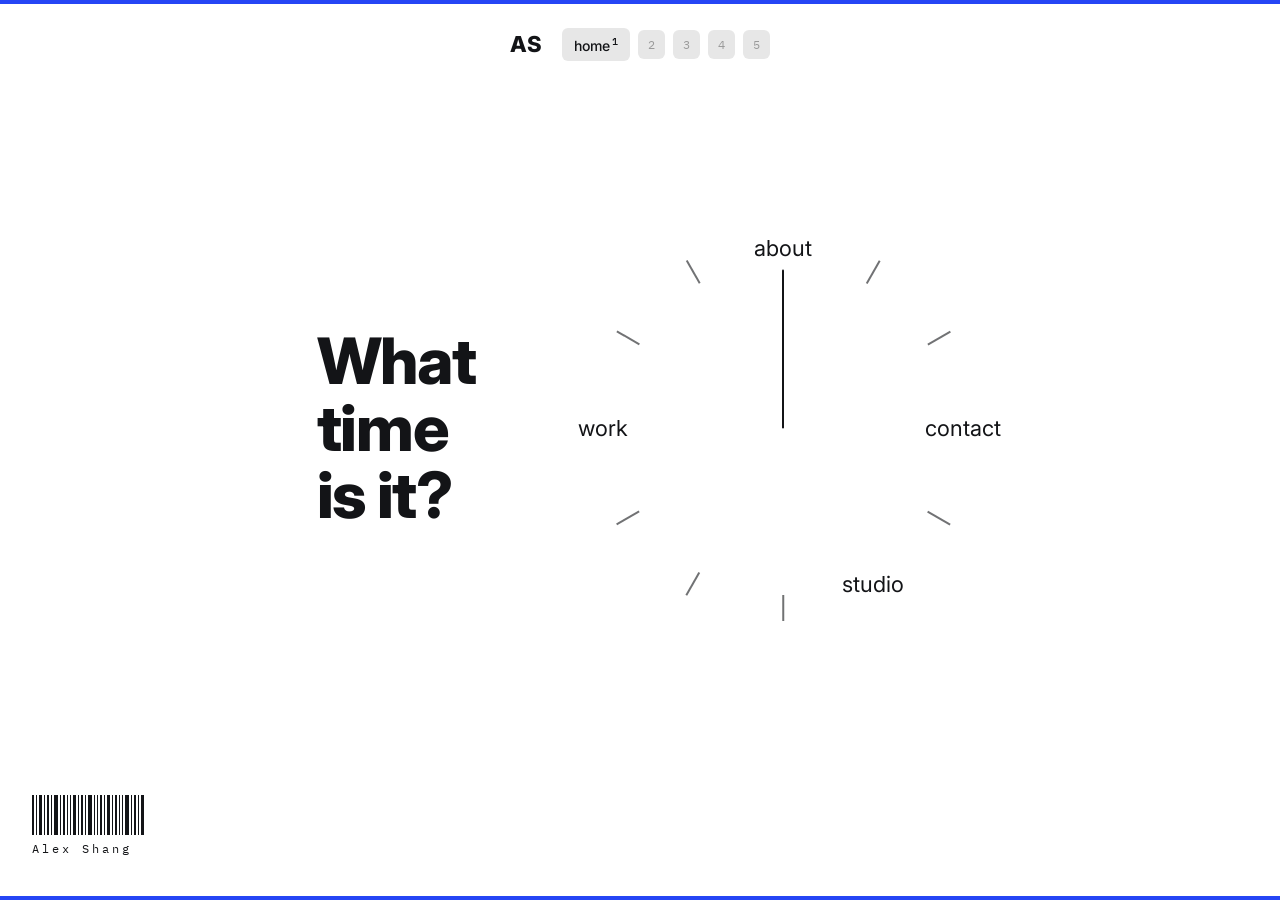
==== index.html @ 9e5c9fe6 "initial commit" ====
<!DOCTYPE html>
<html lang="en">
<head>
<meta charset="UTF-8" />
<meta name="viewport" content="width=device-width, initial-scale=1.0" />
<title>Alex Shang</title>
<link rel="preconnect" href="https://fonts.googleapis.com">
<link rel="preconnect" href="https://fonts.gstatic.com" crossorigin>
<link href="https://fonts.googleapis.com/css2?family=Inter:wght@400;500;600;700&family=IBM+Plex+Mono:wght@400;500&display=swap" rel="stylesheet">
<link rel="stylesheet" href="style.css">
</head>
<body>

<header class="top">
  <span class="logo">AS</span>
  <nav class="tabs">
    <a href="#" class="tab tab--active">home<sup>1</sup></a>
    <span class="tab-sep" aria-hidden="true"></span>
    <span class="tab tab--ghost">2</span>
    <span class="tab-sep" aria-hidden="true"></span>
    <span class="tab tab--ghost">3</span>
    <span class="tab-sep" aria-hidden="true"></span>
    <span class="tab tab--ghost">4</span>
    <span class="tab-sep" aria-hidden="true"></span>
    <span class="tab tab--ghost">5</span>
  </nav>
</header>

<main class="stage">
  <h1 class="headline">What<br>time<br>is it?</h1>

  <div class="clock" id="clock">

    <a href="about.html" class="clock__label clock__label--n">about</a>
    <a href="index.html#work" class="clock__label clock__label--w">work</a>
    <a href="contact.html" class="clock__label clock__label--e">contact</a>
    <a href="sketchbook.html" class="clock__label clock__label--h5">studio</a>

    <span class="clock__tick clock__tick--h1"></span>
    <span class="clock__tick clock__tick--h2"></span>
    <span class="clock__tick clock__tick--h4"></span>
    <span class="clock__tick clock__tick--h6"></span>
    <span class="clock__tick clock__tick--h7"></span>
    <span class="clock__tick clock__tick--h8"></span>
    <span class="clock__tick clock__tick--h10"></span>
    <span class="clock__tick clock__tick--h11"></span>

    <div class="hand hand--hour" id="hand-hour"></div>
    <div class="hand hand--minute" id="hand-minute"></div>
  </div>
</main>

<footer class="bottom">
  <svg class="barcode" viewBox="0 0 180 40" aria-hidden="true">
    <rect x="0" y="0" width="2" height="40" fill="#131417"/>
    <rect x="4" y="0" width="1" height="40" fill="#131417"/>
    <rect x="7" y="0" width="3" height="40" fill="#131417"/>
    <rect x="12" y="0" width="1" height="40" fill="#131417"/>
    <rect x="15" y="0" width="2" height="40" fill="#131417"/>
    <rect x="19" y="0" width="1" height="40" fill="#131417"/>
    <rect x="22" y="0" width="4" height="40" fill="#131417"/>
    <rect x="28" y="0" width="1" height="40" fill="#131417"/>
    <rect x="31" y="0" width="2" height="40" fill="#131417"/>
    <rect x="35" y="0" width="1" height="40" fill="#131417"/>
    <rect x="38" y="0" width="1" height="40" fill="#131417"/>
    <rect x="41" y="0" width="3" height="40" fill="#131417"/>
    <rect x="46" y="0" width="1" height="40" fill="#131417"/>
    <rect x="49" y="0" width="2" height="40" fill="#131417"/>
    <rect x="53" y="0" width="1" height="40" fill="#131417"/>
    <rect x="56" y="0" width="4" height="40" fill="#131417"/>
    <rect x="62" y="0" width="1" height="40" fill="#131417"/>
    <rect x="65" y="0" width="1" height="40" fill="#131417"/>
    <rect x="68" y="0" width="2" height="40" fill="#131417"/>
    <rect x="72" y="0" width="1" height="40" fill="#131417"/>
    <rect x="75" y="0" width="3" height="40" fill="#131417"/>
    <rect x="80" y="0" width="1" height="40" fill="#131417"/>
    <rect x="83" y="0" width="2" height="40" fill="#131417"/>
    <rect x="87" y="0" width="1" height="40" fill="#131417"/>
    <rect x="90" y="0" width="1" height="40" fill="#131417"/>
    <rect x="93" y="0" width="4" height="40" fill="#131417"/>
    <rect x="99" y="0" width="1" height="40" fill="#131417"/>
    <rect x="102" y="0" width="2" height="40" fill="#131417"/>
    <rect x="106" y="0" width="1" height="40" fill="#131417"/>
    <rect x="109" y="0" width="3" height="40" fill="#131417"/>
  </svg>
  <span class="signature">Alex Shang</span>
</footer>

<script src="index.js"></script>
</body>
</html>
---- style.css ----
:root {
  --ink: #131417;
  --paper: #FFFFFF;
  --line: #131417;
  --frame: #2545F5;
  --ghost-bg: #E7E7E7;
}

* { box-sizing: border-box; }

html, body {
  margin: 0;
  height: 100%;
}

body {
  background: var(--paper);
  color: var(--ink);
  font-family: 'Inter', -apple-system, sans-serif;
  border-top: 4px solid var(--frame);
  border-bottom: 4px solid var(--frame);
  min-height: 100vh;
  display: flex;
  flex-direction: column;
}

/* ============================================================
   TOP BAR
   ============================================================ */
.top {
  display: flex;
  align-items: center;
  justify-content: center;
  gap: 20px;
  padding: 24px 32px;
}

.logo {
  font-weight: 800;
  font-size: 22px;
  letter-spacing: -0.01em;
}

.tabs {
  display: flex;
  gap: 4px;
  align-items: center;
}

.tab {
  font-family: 'Inter', sans-serif;
  font-size: 14px;
  text-decoration: none;
  color: var(--ink);
  border-radius: 6px;
  padding: 7px 12px;
}

.tab--active {
  background: var(--ghost-bg);
  font-weight: 500;
}
.tab--active sup {
  font-family: 'IBM Plex Mono', monospace;
  font-size: 10px;
  margin-left: 2px;
}

.tab--ghost {
  background: var(--ghost-bg);
  color: #9A9A9A;
  font-family: 'IBM Plex Mono', monospace;
  font-size: 12px;
  padding: 7px 10px;
}

tab--ghost-link {
  background: var(--ghost-bg);
  color: #9A9A9A;
  font-family: 'IBM Plex Mono', monospace;
  font-size: 12px;
  padding: 7px 10px;
  text-decoration: none;
  border-radius: 6px;
  transition: color 0.15s;
}
.tab--ghost-link:hover { color: var(--ink); }

.tab-sep {
  display: flex;
  align-items: center;
  gap: 4px;
}

/* ============================================================
   CLOCK STAGE
   ============================================================ */
.stage {
  flex: 1;
  display: flex;
  align-items: center;
  justify-content: center;
  gap: 10vw;
  flex-wrap: wrap;
  padding: 40px 20px;
}

.headline {
  font-family: 'Inter', sans-serif;
  font-weight: 800;
  font-size: clamp(2.2rem, 5vw, 4rem);
  line-height: 1.05;
  letter-spacing: -0.02em;
  margin: 0;
}

@media (max-width: 700px) {
  .headline { text-align: center; }
}


/* headline-wrap: used on pages where the default headline crossfades
   into a hover-triggered blurb (see about.html / about.js) */
   .headline-wrap {
    position: relative;
    min-height: 300px;
    min-width: 500px;
  }
  .headline-wrap .headline,
  .headline-hover {
    transition: opacity 0.2s ease;
  }
  .headline-hover {
    position: absolute;
    inset: 0;
    opacity: 0;
    pointer-events: none;
  }
  .headline-wrap.is-hover .headline { opacity: 0; }
  .headline-wrap.is-hover .headline-hover { opacity: 1; }
   
  .time-big {
    font-family: 'Inter', sans-serif;
    font-weight: 800;
    font-size: clamp(2.4rem, 5.5vw, 4rem);
    letter-spacing: -0.02em;
    line-height: 1;
    margin-bottom: 16px;
  }
  .bio {
    font-weight: 700;
    font-size: 15px;
    line-height: 1.5;
    margin: 0 0 16px;
  }
  .tags {
    display: flex;
    flex-wrap: wrap;
    gap: 8px;
  }
  .tag {
    background: var(--ghost-bg);
    border-radius: 6px;
    padding: 6px 10px;
    font-size: 12px;
    font-family: 'IBM Plex Mono', monospace;
    color: #555;
  }
   
  @media (max-width: 700px) {
    .headline-wrap { text-align: center; max-width: none; }
    .tags { justify-content: center; }
  }
   
  .clock {
    position: relative;
    width: clamp(260px, 34vw, 360px);
    height: clamp(260px, 34vw, 360px);
  }
   
  .clock__label {
    position: absolute;
    transform: translate(-50%, -50%);
    font-size: clamp(18px, 2.4vw, 22px);
    color: var(--ink);
    text-decoration: none;
    font-weight: 400;
    transition: opacity 0.15s;
  }
  .clock__label:hover { opacity: 0.5; }
   
  /* reset for labels that are <button> elements (interactive hover
     triggers, not navigation links — see about.html) */
  button.clock__label {
    background: none;
    border: none;
    padding: 0;
    font: inherit;
    cursor: pointer;
  }
  .clock__label:focus-visible {
    outline: 2px solid var(--frame);
    outline-offset: 6px;
    border-radius: 4px;
  }
   
  .clock__label--n { left: 50%; top: 0%; }
  .clock__label--e { left: 100%; top: 50%; }
  .clock__label--s { left: 50%; top: 100%; }
  .clock__label--w { left: 0%; top: 50%; }
  .clock__label--h2  { left: 93.3%; top: 25%; }
  .clock__label--h5  { left: 75%;   top: 93.3%; }
  .clock__label--h8  { left: 6.7%;  top: 75%; }
  .clock__label--h10 { left: 6.7%;  top: 25%; }
  .clock__label--h12 { left: 50%;   top: 0%; }
   
  .clock__tick {
    position: absolute;
    width: 1.5px;
    height: 26px;
    background: var(--line);
    opacity: 0.6;
    transform: translate(-50%, -50%);
  }
  .clock__tick--h1  { left: 75%;    top: 6.7%;  transform: translate(-50%, -50%) rotate(30deg); }
  .clock__tick--h2  { left: 93.3%;  top: 25%;   transform: translate(-50%, -50%) rotate(60deg); }
  .clock__tick--h3  { left: 100%;   top: 50%;   transform: translate(-50%, -50%) rotate(90deg); }
  .clock__tick--h4  { left: 93.3%;  top: 75%;   transform: translate(-50%, -50%) rotate(120deg); }
  .clock__tick--h6  { left: 50%;    top: 100%;  transform: translate(-50%, -50%) rotate(0deg); }
  .clock__tick--h7  { left: 25%;    top: 93.3%; transform: translate(-50%, -50%) rotate(210deg); }
  .clock__tick--h8  { left: 6.7%;   top: 75%;   transform: translate(-50%, -50%) rotate(240deg); }
  .clock__tick--h9  { left: 0%;     top: 50%;   transform: translate(-50%, -50%) rotate(90deg); }
  .clock__tick--h10 { left: 6.7%;   top: 25%;   transform: translate(-50%, -50%) rotate(300deg); }
  .clock__tick--h11 { left: 25%;    top: 6.7%;  transform: translate(-50%, -50%) rotate(330deg); }
   
  /* ============================================================
     HANDS
     pivot sits at the container center; each hand's own bottom
     edge is pinned there and it extends upward, so rotate(0deg)
     points north — matches the angle math in index.js
     ============================================================ */
  .hand {
    position: absolute;
    left: 50%;
    top: 50%;
    width: 2px;
    background: var(--ink);
    transform-origin: 50% 100%;
    border-radius: 2px;
  }
  .hand--hour { height: 26%; }
  .hand--minute { height: 44%; }
   
  /* ============================================================
     BOTTOM BAR
     ============================================================ */
  .bottom {
    display: flex;
    flex-direction: column;
    align-items: flex-start;
    gap: 6px;
    padding: 24px 32px 40px;
  }
   
  .barcode {
    width: 180px;
    height: 40px;
  }
   
  .signature {
    font-family: 'IBM Plex Mono', monospace;
    font-size: 12px;
    letter-spacing: 0.25em;
    color: var(--ink);
  }
   
  @media (max-width: 560px) {
    .clock__label { font-size: 16px; }
    .top { padding: 18px 20px; }
    .bottom { padding: 18px 20px 28px; }
  }
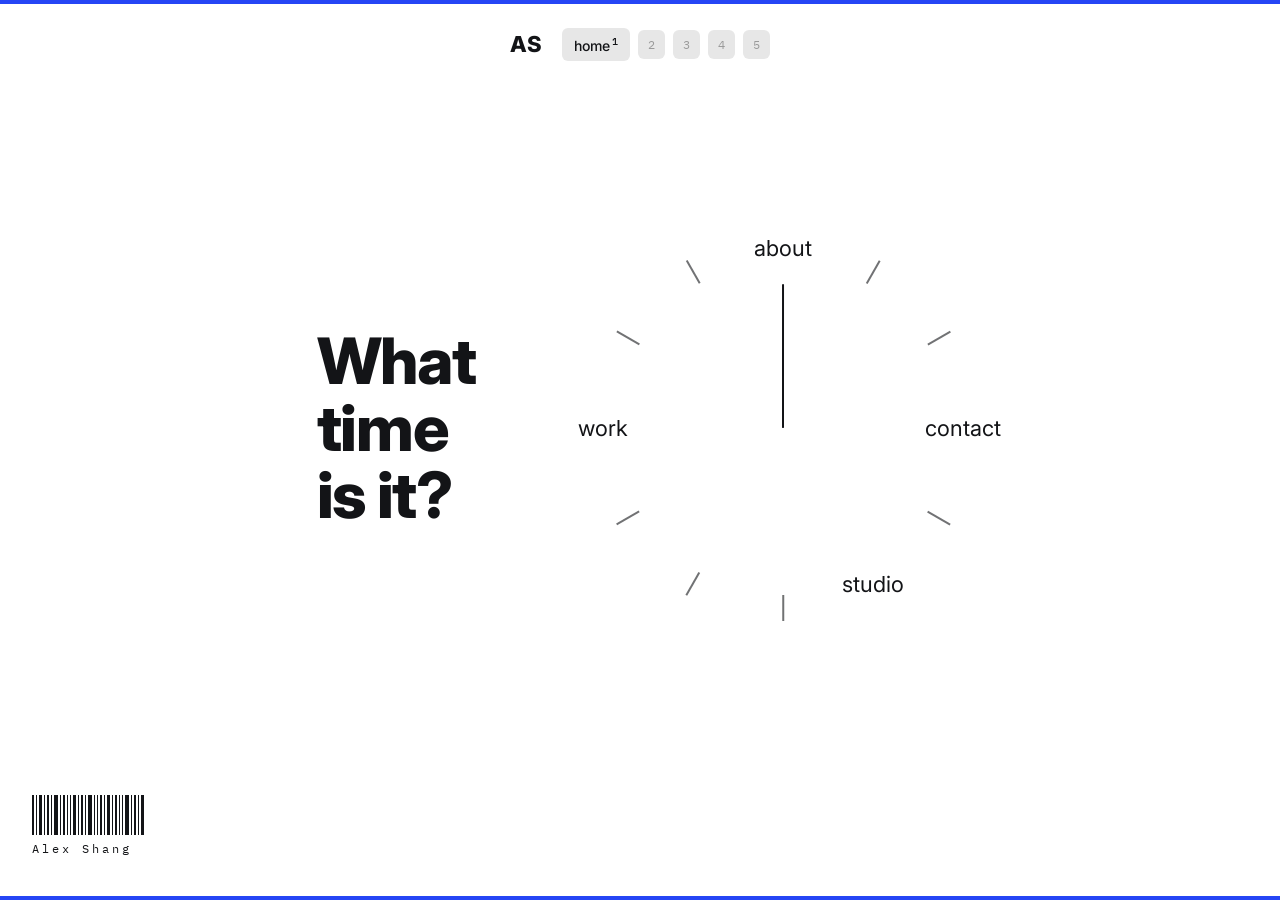
==== commit c3d1991c: "navbar" ====
--- a/index.html
+++ b/index.html
@@ -3,7 +3,7 @@
 <head>
 <meta charset="UTF-8" />
 <meta name="viewport" content="width=device-width, initial-scale=1.0" />
-<title>Alex Shang</title>
+<title>Alex Shang — Prototype</title>
 <link rel="preconnect" href="https://fonts.googleapis.com">
 <link rel="preconnect" href="https://fonts.gstatic.com" crossorigin>
 <link href="https://fonts.googleapis.com/css2?family=Inter:wght@400;500;600;700&family=IBM+Plex+Mono:wght@400;500&display=swap" rel="stylesheet">
@@ -14,15 +14,15 @@
 <header class="top">
   <span class="logo">AS</span>
   <nav class="tabs">
-    <a href="#" class="tab tab--active">home<sup>1</sup></a>
+    <a href="index.html" class="tab tab--active">home<sup>1</sup></a>
     <span class="tab-sep" aria-hidden="true"></span>
-    <span class="tab tab--ghost">2</span>
+    <a href="about.html" class="tab tab--ghost"><span class="tab__num">2</span><span class="tab__label">about</span></a>
     <span class="tab-sep" aria-hidden="true"></span>
-    <span class="tab tab--ghost">3</span>
+    <a href="work.html" class="tab tab--ghost"><span class="tab__num">3</span><span class="tab__label">work</span></a>
     <span class="tab-sep" aria-hidden="true"></span>
-    <span class="tab tab--ghost">4</span>
+    <a href="contact.html" class="tab tab--ghost"><span class="tab__num">4</span><span class="tab__label">contact</span></a>
     <span class="tab-sep" aria-hidden="true"></span>
-    <span class="tab tab--ghost">5</span>
+    <a href="studio.html" class="tab tab--ghost"><span class="tab__num">5</span><span class="tab__label">studio</span></a>
   </nav>
 </header>
 
@@ -32,9 +32,9 @@
   <div class="clock" id="clock">
 
     <a href="about.html" class="clock__label clock__label--n">about</a>
-    <a href="index.html#work" class="clock__label clock__label--w">work</a>
+    <a href="work.html" class="clock__label clock__label--w">work</a>
     <a href="contact.html" class="clock__label clock__label--e">contact</a>
-    <a href="sketchbook.html" class="clock__label clock__label--h5">studio</a>
+    <a href="studio.html" class="clock__label clock__label--h5">studio</a>
 
     <span class="clock__tick clock__tick--h1"></span>
     <span class="clock__tick clock__tick--h2"></span>
--- a/style.css
+++ b/style.css
@@ -22,6 +22,7 @@
   min-height: 100vh;
   display: flex;
   flex-direction: column;
+  transition: background-color 0.4s ease;
 }
 
 /* ============================================================
@@ -66,25 +67,54 @@
   margin-left: 2px;
 }
 
+/* Ghost nav tabs — used for every page you're NOT currently on.
+   They expand on hover/focus to reveal the destination page name
+   (see .tab__num / .tab__label below). One shared rule now covers
+   every ghost tab on every page, whether it's a plain number-only
+   pill or the "1" link back to home — no more separate
+   .tab--ghost-link variant needed. */
 .tab--ghost {
+  display: inline-flex;
+  align-items: center;
   background: var(--ghost-bg);
   color: #9A9A9A;
   font-family: 'IBM Plex Mono', monospace;
   font-size: 12px;
   padding: 7px 10px;
-}
-
-tab--ghost-link {
-  background: var(--ghost-bg);
-  color: #9A9A9A;
-  font-family: 'IBM Plex Mono', monospace;
-  font-size: 12px;
-  padding: 7px 10px;
+  border-radius: 6px;
   text-decoration: none;
-  border-radius: 6px;
+  overflow: hidden;
+  white-space: nowrap;
+  cursor: pointer;
   transition: color 0.15s;
 }
-.tab--ghost-link:hover { color: var(--ink); }
+.tab--ghost:hover,
+.tab--ghost:focus-visible {
+  color: var(--ink);
+}
+.tab--ghost:focus-visible {
+  outline: 2px solid var(--frame);
+  outline-offset: 2px;
+}
+
+.tab__num {
+  font-family: 'IBM Plex Mono', monospace;
+}
+.tab__label {
+  display: inline-block;
+  max-width: 0;
+  margin-left: 0;
+  opacity: 0;
+  overflow: hidden;
+  font-family: 'Inter', sans-serif;
+  transition: max-width 0.25s ease, opacity 0.2s ease, margin-left 0.25s ease;
+}
+.tab--ghost:hover .tab__label,
+.tab--ghost:focus-visible .tab__label {
+  max-width: 90px;
+  margin-left: 6px;
+  opacity: 1;
+}
 
 .tab-sep {
   display: flex;
@@ -118,164 +148,168 @@
   .headline { text-align: center; }
 }
 
-
 /* headline-wrap: used on pages where the default headline crossfades
-   into a hover-triggered blurb (see about.html / about.js) */
-   .headline-wrap {
-    position: relative;
-    min-height: 300px;
-    min-width: 500px;
-  }
-  .headline-wrap .headline,
-  .headline-hover {
-    transition: opacity 0.2s ease;
-  }
-  .headline-hover {
-    position: absolute;
-    inset: 0;
-    opacity: 0;
-    pointer-events: none;
-  }
-  .headline-wrap.is-hover .headline { opacity: 0; }
-  .headline-wrap.is-hover .headline-hover { opacity: 1; }
-   
-  .time-big {
-    font-family: 'Inter', sans-serif;
-    font-weight: 800;
-    font-size: clamp(2.4rem, 5.5vw, 4rem);
-    letter-spacing: -0.02em;
-    line-height: 1;
-    margin-bottom: 16px;
-  }
-  .bio {
-    font-weight: 700;
-    font-size: 15px;
-    line-height: 1.5;
-    margin: 0 0 16px;
-  }
-  .tags {
-    display: flex;
-    flex-wrap: wrap;
-    gap: 8px;
-  }
-  .tag {
-    background: var(--ghost-bg);
-    border-radius: 6px;
-    padding: 6px 10px;
-    font-size: 12px;
-    font-family: 'IBM Plex Mono', monospace;
-    color: #555;
-  }
-   
-  @media (max-width: 700px) {
-    .headline-wrap { text-align: center; max-width: none; }
-    .tags { justify-content: center; }
-  }
-   
-  .clock {
-    position: relative;
-    width: clamp(260px, 34vw, 360px);
-    height: clamp(260px, 34vw, 360px);
-  }
-   
-  .clock__label {
-    position: absolute;
-    transform: translate(-50%, -50%);
-    font-size: clamp(18px, 2.4vw, 22px);
-    color: var(--ink);
-    text-decoration: none;
-    font-weight: 400;
-    transition: opacity 0.15s;
-  }
-  .clock__label:hover { opacity: 0.5; }
-   
-  /* reset for labels that are <button> elements (interactive hover
-     triggers, not navigation links — see about.html) */
-  button.clock__label {
-    background: none;
-    border: none;
-    padding: 0;
-    font: inherit;
-    cursor: pointer;
-  }
-  .clock__label:focus-visible {
-    outline: 2px solid var(--frame);
-    outline-offset: 6px;
-    border-radius: 4px;
-  }
-   
-  .clock__label--n { left: 50%; top: 0%; }
-  .clock__label--e { left: 100%; top: 50%; }
-  .clock__label--s { left: 50%; top: 100%; }
-  .clock__label--w { left: 0%; top: 50%; }
-  .clock__label--h2  { left: 93.3%; top: 25%; }
-  .clock__label--h5  { left: 75%;   top: 93.3%; }
-  .clock__label--h8  { left: 6.7%;  top: 75%; }
-  .clock__label--h10 { left: 6.7%;  top: 25%; }
-  .clock__label--h12 { left: 50%;   top: 0%; }
-   
-  .clock__tick {
-    position: absolute;
-    width: 1.5px;
-    height: 26px;
-    background: var(--line);
-    opacity: 0.6;
-    transform: translate(-50%, -50%);
-  }
-  .clock__tick--h1  { left: 75%;    top: 6.7%;  transform: translate(-50%, -50%) rotate(30deg); }
-  .clock__tick--h2  { left: 93.3%;  top: 25%;   transform: translate(-50%, -50%) rotate(60deg); }
-  .clock__tick--h3  { left: 100%;   top: 50%;   transform: translate(-50%, -50%) rotate(90deg); }
-  .clock__tick--h4  { left: 93.3%;  top: 75%;   transform: translate(-50%, -50%) rotate(120deg); }
-  .clock__tick--h6  { left: 50%;    top: 100%;  transform: translate(-50%, -50%) rotate(0deg); }
-  .clock__tick--h7  { left: 25%;    top: 93.3%; transform: translate(-50%, -50%) rotate(210deg); }
-  .clock__tick--h8  { left: 6.7%;   top: 75%;   transform: translate(-50%, -50%) rotate(240deg); }
-  .clock__tick--h9  { left: 0%;     top: 50%;   transform: translate(-50%, -50%) rotate(90deg); }
-  .clock__tick--h10 { left: 6.7%;   top: 25%;   transform: translate(-50%, -50%) rotate(300deg); }
-  .clock__tick--h11 { left: 25%;    top: 6.7%;  transform: translate(-50%, -50%) rotate(330deg); }
-   
-  /* ============================================================
-     HANDS
-     pivot sits at the container center; each hand's own bottom
-     edge is pinned there and it extends upward, so rotate(0deg)
-     points north — matches the angle math in index.js
-     ============================================================ */
-  .hand {
-    position: absolute;
-    left: 50%;
-    top: 50%;
-    width: 2px;
-    background: var(--ink);
-    transform-origin: 50% 100%;
-    border-radius: 2px;
-  }
-  .hand--hour { height: 26%; }
-  .hand--minute { height: 44%; }
-   
-  /* ============================================================
-     BOTTOM BAR
-     ============================================================ */
-  .bottom {
-    display: flex;
-    flex-direction: column;
-    align-items: flex-start;
-    gap: 6px;
-    padding: 24px 32px 40px;
-  }
-   
-  .barcode {
-    width: 180px;
-    height: 40px;
-  }
-   
-  .signature {
-    font-family: 'IBM Plex Mono', monospace;
-    font-size: 12px;
-    letter-spacing: 0.25em;
-    color: var(--ink);
-  }
-   
-  @media (max-width: 560px) {
-    .clock__label { font-size: 16px; }
-    .top { padding: 18px 20px; }
-    .bottom { padding: 18px 20px 28px; }
-  }+   into a hover-triggered blurb (see about.html / about.js).
+   Width scales with the viewport (same clamp() approach as .clock
+   below) instead of a fixed px value — a rigid width stayed the same
+   size while the clock shrank on resize, which is what was throwing
+   the "A day in my life" text out of visual balance with the clock
+   as the window narrowed. Scaling both together keeps them paired. */
+.headline-wrap {
+  position: relative;
+  width: clamp(280px, 32vw, 460px);
+  min-height: 260px;
+}
+.headline-wrap .headline,
+.headline-hover {
+  transition: opacity 0.2s ease;
+}
+.headline-hover {
+  position: absolute;
+  inset: 0;
+  opacity: 0;
+  pointer-events: none;
+}
+.headline-wrap.is-hover .headline { opacity: 0; }
+.headline-wrap.is-hover .headline-hover { opacity: 1; }
+
+.time-big {
+  font-family: 'Inter', sans-serif;
+  font-weight: 800;
+  font-size: clamp(2.4rem, 5.5vw, 4rem);
+  letter-spacing: -0.02em;
+  line-height: 1;
+  margin-bottom: 16px;
+}
+.bio {
+  font-weight: 700;
+  font-size: 15px;
+  line-height: 1.5;
+  margin: 0 0 16px;
+}
+.tags {
+  display: flex;
+  flex-wrap: wrap;
+  gap: 8px;
+}
+.tag {
+  background: var(--ghost-bg);
+  border-radius: 6px;
+  padding: 6px 10px;
+  font-size: 12px;
+  font-family: 'IBM Plex Mono', monospace;
+  color: #555;
+}
+
+@media (max-width: 700px) {
+  .headline-wrap { width: 100%; max-width: 460px; text-align: center; }
+  .tags { justify-content: center; }
+}
+
+.clock {
+  position: relative;
+  width: clamp(260px, 34vw, 360px);
+  height: clamp(260px, 34vw, 360px);
+}
+
+.clock__label {
+  position: absolute;
+  transform: translate(-50%, -50%);
+  font-size: clamp(18px, 2.4vw, 22px);
+  color: var(--ink);
+  text-decoration: none;
+  font-weight: 400;
+  transition: opacity 0.15s;
+}
+.clock__label:hover { opacity: 0.5; }
+
+/* reset for labels that are <button> elements (interactive hover
+   triggers, not navigation links — see about.html) */
+button.clock__label {
+  background: none;
+  border: none;
+  padding: 0;
+  font: inherit;
+  cursor: pointer;
+}
+.clock__label:focus-visible {
+  outline: 2px solid var(--frame);
+  outline-offset: 6px;
+  border-radius: 4px;
+}
+
+.clock__label--n { left: 50%; top: 0%; }
+.clock__label--e { left: 100%; top: 50%; }
+.clock__label--s { left: 50%; top: 100%; }
+.clock__label--w { left: 0%; top: 50%; }
+.clock__label--h2  { left: 93.3%; top: 25%; }
+.clock__label--h5  { left: 75%;   top: 93.3%; }
+.clock__label--h8  { left: 6.7%;  top: 75%; }
+.clock__label--h10 { left: 6.7%;  top: 25%; }
+.clock__label--h12 { left: 50%;   top: 0%; }
+
+.clock__tick {
+  position: absolute;
+  width: 1.5px;
+  height: 26px;
+  background: var(--line);
+  opacity: 0.6;
+  transform: translate(-50%, -50%);
+}
+.clock__tick--h1  { left: 75%;    top: 6.7%;  transform: translate(-50%, -50%) rotate(30deg); }
+.clock__tick--h2  { left: 93.3%;  top: 25%;   transform: translate(-50%, -50%) rotate(60deg); }
+.clock__tick--h3  { left: 100%;   top: 50%;   transform: translate(-50%, -50%) rotate(90deg); }
+.clock__tick--h4  { left: 93.3%;  top: 75%;   transform: translate(-50%, -50%) rotate(120deg); }
+.clock__tick--h6  { left: 50%;    top: 100%;  transform: translate(-50%, -50%) rotate(0deg); }
+.clock__tick--h7  { left: 25%;    top: 93.3%; transform: translate(-50%, -50%) rotate(210deg); }
+.clock__tick--h8  { left: 6.7%;   top: 75%;   transform: translate(-50%, -50%) rotate(240deg); }
+.clock__tick--h9  { left: 0%;     top: 50%;   transform: translate(-50%, -50%) rotate(90deg); }
+.clock__tick--h10 { left: 6.7%;   top: 25%;   transform: translate(-50%, -50%) rotate(300deg); }
+.clock__tick--h11 { left: 25%;    top: 6.7%;  transform: translate(-50%, -50%) rotate(330deg); }
+
+/* ============================================================
+   HANDS
+   pivot sits at the container center; each hand's own bottom
+   edge is pinned there and it extends upward, so rotate(0deg)
+   points north — matches the angle math in index.js
+   ============================================================ */
+.hand {
+  position: absolute;
+  left: 50%;
+  top: 50%;
+  width: 2px;
+  background: var(--ink);
+  transform-origin: 50% 100%;
+  border-radius: 2px;
+}
+.hand--hour { height: 22%; }
+.hand--minute { height: 40%; }
+
+/* ============================================================
+   BOTTOM BAR
+   ============================================================ */
+.bottom {
+  display: flex;
+  flex-direction: column;
+  align-items: flex-start;
+  gap: 6px;
+  padding: 24px 32px 40px;
+}
+
+.barcode {
+  width: 180px;
+  height: 40px;
+}
+
+.signature {
+  font-family: 'IBM Plex Mono', monospace;
+  font-size: 12px;
+  letter-spacing: 0.25em;
+  color: var(--ink);
+}
+
+@media (max-width: 560px) {
+  .clock__label { font-size: 16px; }
+  .top { padding: 18px 20px; }
+  .bottom { padding: 18px 20px 28px; }
+}
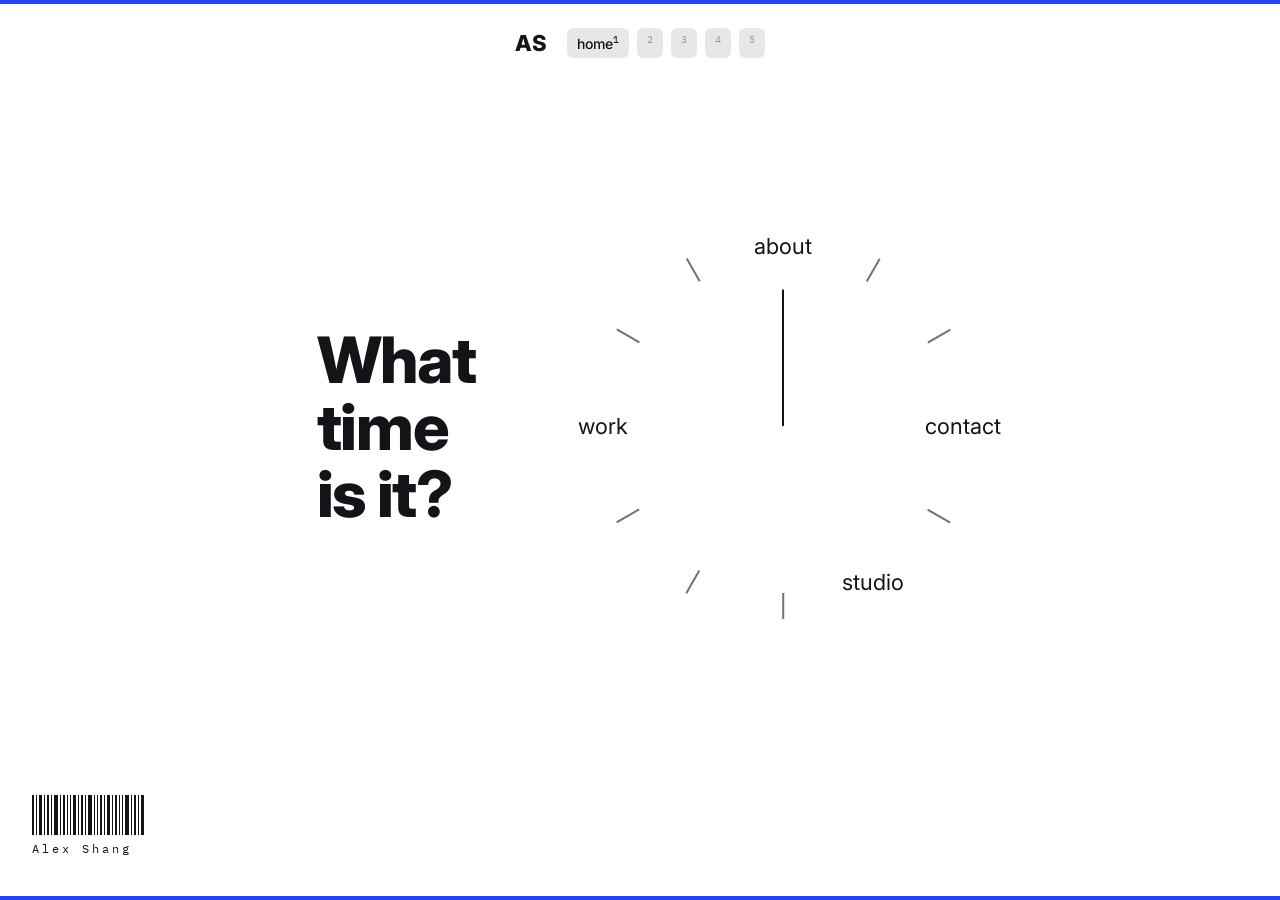
==== commit 22ab82d8: "about sun" ====
--- a/index.html
+++ b/index.html
@@ -14,15 +14,15 @@
 <header class="top">
   <span class="logo">AS</span>
   <nav class="tabs">
-    <a href="index.html" class="tab tab--active">home<sup>1</sup></a>
+    <a href="index.html" class="tab tab--active"><span class="tab__label">home</span><span class="tab__num"><sup>1</sup></span></a>
     <span class="tab-sep" aria-hidden="true"></span>
-    <a href="about.html" class="tab tab--ghost"><span class="tab__num">2</span><span class="tab__label">about</span></a>
+    <a href="about.html" class="tab tab--ghost"><span class="tab__label">about</span><span class="tab__num"><sup>2</sup></span></a>
     <span class="tab-sep" aria-hidden="true"></span>
-    <a href="work.html" class="tab tab--ghost"><span class="tab__num">3</span><span class="tab__label">work</span></a>
+    <a href="work.html" class="tab tab--ghost"><span class="tab__label">work</span><span class="tab__num"><sup>3</sup></span></a>
     <span class="tab-sep" aria-hidden="true"></span>
-    <a href="contact.html" class="tab tab--ghost"><span class="tab__num">4</span><span class="tab__label">contact</span></a>
+    <a href="contact.html" class="tab tab--ghost"><span class="tab__label">contact</span><span class="tab__num"><sup>4</sup></span></a>
     <span class="tab-sep" aria-hidden="true"></span>
-    <a href="studio.html" class="tab tab--ghost"><span class="tab__num">5</span><span class="tab__label">studio</span></a>
+    <a href="studio.html" class="tab tab--ghost"><span class="tab__label">studio</span><span class="tab__num"><sup>5</sup></span></a>
   </nav>
 </header>
 
@@ -87,5 +87,6 @@
 </footer>
 
 <script src="index.js"></script>
+<script src="nav.js"></script>
 </body>
 </html>
--- a/style.css
+++ b/style.css
@@ -1,315 +1,397 @@
-:root {
-  --ink: #131417;
-  --paper: #FFFFFF;
-  --line: #131417;
-  --frame: #2545F5;
-  --ghost-bg: #E7E7E7;
-}
-
-* { box-sizing: border-box; }
-
-html, body {
-  margin: 0;
-  height: 100%;
-}
-
-body {
-  background: var(--paper);
-  color: var(--ink);
-  font-family: 'Inter', -apple-system, sans-serif;
-  border-top: 4px solid var(--frame);
-  border-bottom: 4px solid var(--frame);
-  min-height: 100vh;
-  display: flex;
-  flex-direction: column;
-  transition: background-color 0.4s ease;
-}
-
 /* ============================================================
-   TOP BAR
+   PAGE TRANSITIONS
+   Native cross-document view transitions — crossfades the whole
+   page (navbar included) between navigations. Unsupported browsers
+   just get an instant navigation, same as before.
    ============================================================ */
-.top {
-  display: flex;
-  align-items: center;
-  justify-content: center;
-  gap: 20px;
-  padding: 24px 32px;
-}
-
-.logo {
-  font-weight: 800;
-  font-size: 22px;
-  letter-spacing: -0.01em;
-}
-
-.tabs {
-  display: flex;
-  gap: 4px;
-  align-items: center;
-}
-
-.tab {
-  font-family: 'Inter', sans-serif;
-  font-size: 14px;
-  text-decoration: none;
-  color: var(--ink);
-  border-radius: 6px;
-  padding: 7px 12px;
-}
-
-.tab--active {
-  background: var(--ghost-bg);
-  font-weight: 500;
-}
-.tab--active sup {
-  font-family: 'IBM Plex Mono', monospace;
-  font-size: 10px;
-  margin-left: 2px;
-}
-
-/* Ghost nav tabs — used for every page you're NOT currently on.
-   They expand on hover/focus to reveal the destination page name
-   (see .tab__num / .tab__label below). One shared rule now covers
-   every ghost tab on every page, whether it's a plain number-only
-   pill or the "1" link back to home — no more separate
-   .tab--ghost-link variant needed. */
-.tab--ghost {
-  display: inline-flex;
-  align-items: center;
-  background: var(--ghost-bg);
-  color: #9A9A9A;
-  font-family: 'IBM Plex Mono', monospace;
-  font-size: 12px;
-  padding: 7px 10px;
-  border-radius: 6px;
-  text-decoration: none;
-  overflow: hidden;
-  white-space: nowrap;
-  cursor: pointer;
-  transition: color 0.15s;
-}
-.tab--ghost:hover,
-.tab--ghost:focus-visible {
-  color: var(--ink);
-}
-.tab--ghost:focus-visible {
-  outline: 2px solid var(--frame);
-  outline-offset: 2px;
-}
-
-.tab__num {
-  font-family: 'IBM Plex Mono', monospace;
-}
-.tab__label {
-  display: inline-block;
-  max-width: 0;
-  margin-left: 0;
-  opacity: 0;
-  overflow: hidden;
-  font-family: 'Inter', sans-serif;
-  transition: max-width 0.25s ease, opacity 0.2s ease, margin-left 0.25s ease;
-}
-.tab--ghost:hover .tab__label,
-.tab--ghost:focus-visible .tab__label {
-  max-width: 90px;
-  margin-left: 6px;
-  opacity: 1;
-}
-
-.tab-sep {
-  display: flex;
-  align-items: center;
-  gap: 4px;
-}
-
-/* ============================================================
-   CLOCK STAGE
-   ============================================================ */
-.stage {
-  flex: 1;
-  display: flex;
-  align-items: center;
-  justify-content: center;
-  gap: 10vw;
-  flex-wrap: wrap;
-  padding: 40px 20px;
-}
-
-.headline {
-  font-family: 'Inter', sans-serif;
-  font-weight: 800;
-  font-size: clamp(2.2rem, 5vw, 4rem);
-  line-height: 1.05;
-  letter-spacing: -0.02em;
-  margin: 0;
-}
-
-@media (max-width: 700px) {
-  .headline { text-align: center; }
-}
-
-/* headline-wrap: used on pages where the default headline crossfades
-   into a hover-triggered blurb (see about.html / about.js).
-   Width scales with the viewport (same clamp() approach as .clock
-   below) instead of a fixed px value — a rigid width stayed the same
-   size while the clock shrank on resize, which is what was throwing
-   the "A day in my life" text out of visual balance with the clock
-   as the window narrowed. Scaling both together keeps them paired. */
-.headline-wrap {
-  position: relative;
-  width: clamp(280px, 32vw, 460px);
-  min-height: 260px;
-}
-.headline-wrap .headline,
-.headline-hover {
-  transition: opacity 0.2s ease;
-}
-.headline-hover {
-  position: absolute;
-  inset: 0;
-  opacity: 0;
-  pointer-events: none;
-}
-.headline-wrap.is-hover .headline { opacity: 0; }
-.headline-wrap.is-hover .headline-hover { opacity: 1; }
-
-.time-big {
-  font-family: 'Inter', sans-serif;
-  font-weight: 800;
-  font-size: clamp(2.4rem, 5.5vw, 4rem);
-  letter-spacing: -0.02em;
-  line-height: 1;
-  margin-bottom: 16px;
-}
-.bio {
-  font-weight: 700;
-  font-size: 15px;
-  line-height: 1.5;
-  margin: 0 0 16px;
-}
-.tags {
-  display: flex;
-  flex-wrap: wrap;
-  gap: 8px;
-}
-.tag {
-  background: var(--ghost-bg);
-  border-radius: 6px;
-  padding: 6px 10px;
-  font-size: 12px;
-  font-family: 'IBM Plex Mono', monospace;
-  color: #555;
-}
-
-@media (max-width: 700px) {
-  .headline-wrap { width: 100%; max-width: 460px; text-align: center; }
-  .tags { justify-content: center; }
-}
-
-.clock {
-  position: relative;
-  width: clamp(260px, 34vw, 360px);
-  height: clamp(260px, 34vw, 360px);
-}
-
-.clock__label {
-  position: absolute;
-  transform: translate(-50%, -50%);
-  font-size: clamp(18px, 2.4vw, 22px);
-  color: var(--ink);
-  text-decoration: none;
-  font-weight: 400;
-  transition: opacity 0.15s;
-}
-.clock__label:hover { opacity: 0.5; }
-
-/* reset for labels that are <button> elements (interactive hover
-   triggers, not navigation links — see about.html) */
-button.clock__label {
-  background: none;
-  border: none;
-  padding: 0;
-  font: inherit;
-  cursor: pointer;
-}
-.clock__label:focus-visible {
-  outline: 2px solid var(--frame);
-  outline-offset: 6px;
-  border-radius: 4px;
-}
-
-.clock__label--n { left: 50%; top: 0%; }
-.clock__label--e { left: 100%; top: 50%; }
-.clock__label--s { left: 50%; top: 100%; }
-.clock__label--w { left: 0%; top: 50%; }
-.clock__label--h2  { left: 93.3%; top: 25%; }
-.clock__label--h5  { left: 75%;   top: 93.3%; }
-.clock__label--h8  { left: 6.7%;  top: 75%; }
-.clock__label--h10 { left: 6.7%;  top: 25%; }
-.clock__label--h12 { left: 50%;   top: 0%; }
-
-.clock__tick {
-  position: absolute;
-  width: 1.5px;
-  height: 26px;
-  background: var(--line);
-  opacity: 0.6;
-  transform: translate(-50%, -50%);
-}
-.clock__tick--h1  { left: 75%;    top: 6.7%;  transform: translate(-50%, -50%) rotate(30deg); }
-.clock__tick--h2  { left: 93.3%;  top: 25%;   transform: translate(-50%, -50%) rotate(60deg); }
-.clock__tick--h3  { left: 100%;   top: 50%;   transform: translate(-50%, -50%) rotate(90deg); }
-.clock__tick--h4  { left: 93.3%;  top: 75%;   transform: translate(-50%, -50%) rotate(120deg); }
-.clock__tick--h6  { left: 50%;    top: 100%;  transform: translate(-50%, -50%) rotate(0deg); }
-.clock__tick--h7  { left: 25%;    top: 93.3%; transform: translate(-50%, -50%) rotate(210deg); }
-.clock__tick--h8  { left: 6.7%;   top: 75%;   transform: translate(-50%, -50%) rotate(240deg); }
-.clock__tick--h9  { left: 0%;     top: 50%;   transform: translate(-50%, -50%) rotate(90deg); }
-.clock__tick--h10 { left: 6.7%;   top: 25%;   transform: translate(-50%, -50%) rotate(300deg); }
-.clock__tick--h11 { left: 25%;    top: 6.7%;  transform: translate(-50%, -50%) rotate(330deg); }
-
-/* ============================================================
-   HANDS
-   pivot sits at the container center; each hand's own bottom
-   edge is pinned there and it extends upward, so rotate(0deg)
-   points north — matches the angle math in index.js
-   ============================================================ */
-.hand {
-  position: absolute;
-  left: 50%;
-  top: 50%;
-  width: 2px;
-  background: var(--ink);
-  transform-origin: 50% 100%;
-  border-radius: 2px;
-}
-.hand--hour { height: 22%; }
-.hand--minute { height: 40%; }
-
-/* ============================================================
-   BOTTOM BAR
-   ============================================================ */
-.bottom {
-  display: flex;
-  flex-direction: column;
-  align-items: flex-start;
-  gap: 6px;
-  padding: 24px 32px 40px;
-}
-
-.barcode {
-  width: 180px;
-  height: 40px;
-}
-
-.signature {
-  font-family: 'IBM Plex Mono', monospace;
-  font-size: 12px;
-  letter-spacing: 0.25em;
-  color: var(--ink);
-}
-
-@media (max-width: 560px) {
-  .clock__label { font-size: 16px; }
-  .top { padding: 18px 20px; }
-  .bottom { padding: 18px 20px 28px; }
-}+   @view-transition {
+    navigation: auto;
+  }
+  ::view-transition-old(root),
+  ::view-transition-new(root) {
+    animation-duration: 260ms;
+    animation-timing-function: ease;
+  }
+  @media (prefers-reduced-motion: reduce) {
+    @view-transition { navigation: none; }
+  }
+  
+  :root {
+    --ink: #131417;
+    --paper: #FFFFFF;
+    --line: #131417;
+    --frame: #2545F5;
+    --ghost-bg: #E7E7E7;
+  }
+  
+  * { box-sizing: border-box; }
+  
+  html, body {
+    margin: 0;
+    height: 100%;
+  }
+  
+  body {
+    background: var(--paper);
+    color: var(--ink);
+    font-family: 'Inter', -apple-system, sans-serif;
+    border-top: 4px solid var(--frame);
+    border-bottom: 4px solid var(--frame);
+    min-height: 100vh;
+    display: flex;
+    flex-direction: column;
+    transition: background-color 0.4s ease;
+  }
+  
+  /* ============================================================
+     TOP BAR
+     ============================================================ */
+  .top {
+    display: flex;
+    align-items: center;
+    justify-content: center;
+    gap: 20px;
+    padding: 24px 32px;
+  }
+  
+  .logo {
+    font-weight: 800;
+    font-size: 22px;
+    letter-spacing: -0.01em;
+  }
+  
+  .tabs {
+    display: flex;
+    gap: 4px;
+    align-items: center;
+  }
+  
+  .tab {
+    display: inline-flex;
+    align-items: baseline;
+    font-family: 'Inter', sans-serif;
+    font-size: 14px;
+    text-decoration: none;
+    color: var(--ink);
+    border-radius: 6px;
+    padding: 7px 10px;
+    line-height: 1;
+  }
+  
+  .tab--active {
+    background: var(--ghost-bg);
+    font-weight: 500;
+  }
+  .tab--active .tab__num sup {
+    font-family: 'IBM Plex Mono', monospace;
+    font-size: 10px;
+    font-weight: 400;
+    text-decoration: none;
+    color: var(--ink);
+    line-height: 1;
+  }
+
+  .tab--active .tab__label {
+    display: inline-block;
+    max-width: 90px;
+    opacity: 1;
+    overflow: hidden;
+    white-space: nowrap;
+    line-height: 1;
+  }
+
+  .tab--active.is-leaving {
+    background: var(--ghost-bg);
+  }
+  
+  .tab--active.is-leaving .tab__label {
+    max-width: 0;
+    opacity: 0;
+    margin: 0;
+    padding: 0;
+    border: 0;
+    overflow: hidden;
+    transition: max-width 0.25s ease, opacity 0.2s ease;
+  }
+  
+  /* Ghost nav tabs — used for every page you're NOT currently on.
+     They expand on hover/focus to reveal the destination page name
+     (see .tab__num / .tab__label below). One shared rule now covers
+     every ghost tab on every page, whether it's a plain number-only
+     pill or the "1" link back to home — no more separate
+     .tab--ghost-link variant needed. */
+  .tab--ghost {
+    display: inline-flex;
+    align-items: baseline;
+    background: var(--ghost-bg);
+    color: #9A9A9A;
+    padding: 7px 10px;
+    border-radius: 6px;
+    text-decoration: none;
+    overflow: hidden;
+    white-space: nowrap;
+    cursor: pointer;
+  }
+  .tab--ghost:focus-visible {
+    outline: 2px solid var(--frame);
+    outline-offset: 2px;
+  }
+  
+  /* the number stays visible at all times, styled exactly like the
+     superscript on the real active tab (see .tab--active sup above) */
+  .tab__num sup {
+    font-family: 'IBM Plex Mono', monospace;
+    font-size: 10px;
+    color: #9A9A9A;
+    transition: color 0.15s;
+  }
+  .tab--ghost:hover .tab__num sup,
+  .tab--ghost:focus-visible .tab__num sup {
+    color: var(--ink);
+  }
+  
+  /* the label is what expands on hover — hidden/collapsed by default,
+     and when revealed it matches the active tab's font exactly (14px
+     Inter, weight 500) so a hovered tab looks identical to what you'd
+     see after actually clicking it */
+  .tab__label {
+    display: inline-block;
+    max-width: 0;
+    opacity: 0;
+    overflow: hidden;
+    font-family: 'Inter', sans-serif;
+    font-size: 14px;
+    font-weight: 500;
+    color: var(--ink);
+    transition: max-width 0.25s ease, opacity 0.2s ease;
+  }
+  .tab--ghost:hover .tab__label,
+  .tab--ghost:focus-visible .tab__label {
+    max-width: 90px;
+    opacity: 1;
+  }
+  
+  .tab-sep {
+    display: flex;
+    align-items: center;
+    gap: 4px;
+  }
+
+  /* ============================================================
+     SUN
+     ============================================================ */
+     
+     .sun-arc {
+      position: fixed;
+      inset: 0;
+      pointer-events: none;
+      z-index: 0;
+    }
+
+    .sun {
+      position: absolute;
+      width: 128px;
+      height: 128px;
+      border-radius: 50%;
+      background: #F7C948;
+      opacity: 0;
+      transform: translate(-50%, -50%);
+      pointer-events: none;
+      transition: opacity 400ms ease;
+    }
+
+    .sun.is-visible {
+      opacity: 1;
+    }
+  
+  /* ============================================================
+     CLOCK STAGE
+     ============================================================ */
+  .stage {
+    flex: 1;
+    display: flex;
+    align-items: center;
+    justify-content: center;
+    gap: 10vw;
+    flex-wrap: wrap;
+    padding: 40px 20px;
+  }
+  
+  .headline {
+    font-family: 'Inter', sans-serif;
+    font-weight: 800;
+    font-size: clamp(2.2rem, 5vw, 4rem);
+    line-height: 1.05;
+    letter-spacing: -0.02em;
+    margin: 0;
+  }
+  
+  @media (max-width: 700px) {
+    .headline { text-align: center; }
+  }
+  
+  /* headline-wrap: used on pages where the default headline crossfades
+     into a hover-triggered blurb (see about.html / about.js).
+     Width scales with the viewport (same clamp() approach as .clock
+     below) instead of a fixed px value — a rigid width stayed the same
+     size while the clock shrank on resize, which is what was throwing
+     the "A day in my life" text out of visual balance with the clock
+     as the window narrowed. Scaling both together keeps them paired. */
+  .headline-wrap {
+    position: relative;
+    width: clamp(280px, 32vw, 460px);
+    min-height: 260px;
+  }
+  .headline-wrap .headline,
+  .headline-hover {
+    transition: opacity 0.2s ease;
+  }
+  .headline-hover {
+    position: absolute;
+    inset: 0;
+    opacity: 0;
+    pointer-events: none;
+  }
+  .headline-wrap.is-hover .headline { opacity: 0; }
+  .headline-wrap.is-hover .headline-hover { opacity: 1; }
+  
+  .time-big {
+    font-family: 'Inter', sans-serif;
+    font-weight: 800;
+    font-size: clamp(2.4rem, 5.5vw, 4rem);
+    letter-spacing: -0.02em;
+    line-height: 1;
+    margin-bottom: 16px;
+  }
+  .bio {
+    font-weight: 700;
+    font-size: 15px;
+    line-height: 1.5;
+    margin: 0 0 16px;
+  }
+  .tags {
+    display: flex;
+    flex-wrap: wrap;
+    gap: 8px;
+  }
+  .tag {
+    background: var(--ghost-bg);
+    border-radius: 6px;
+    padding: 6px 10px;
+    font-size: 12px;
+    font-family: 'IBM Plex Mono', monospace;
+    color: #555;
+  }
+  
+  @media (max-width: 700px) {
+    .headline-wrap { width: 100%; max-width: 460px; text-align: center; }
+    .tags { justify-content: center; }
+  }
+  
+  .clock {
+    position: relative;
+    width: clamp(260px, 34vw, 360px);
+    height: clamp(260px, 34vw, 360px);
+  }
+  
+  .clock__label {
+    position: absolute;
+    transform: translate(-50%, -50%);
+    font-size: clamp(18px, 2.4vw, 22px);
+    color: var(--ink);
+    text-decoration: none;
+    font-weight: 400;
+    transition: opacity 0.15s;
+  }
+  .clock__label:hover { opacity: 0.5; }
+  
+  /* reset for labels that are <button> elements (interactive hover
+     triggers, not navigation links — see about.html) */
+  button.clock__label {
+    background: none;
+    border: none;
+    padding: 0;
+    font: inherit;
+    cursor: pointer;
+  }
+  .clock__label:focus-visible {
+    outline: 2px solid var(--frame);
+    outline-offset: 6px;
+    border-radius: 4px;
+  }
+  
+  .clock__label--n { left: 50%; top: 0%; }
+  .clock__label--e { left: 100%; top: 50%; }
+  .clock__label--s { left: 50%; top: 100%; }
+  .clock__label--w { left: 0%; top: 50%; }
+  .clock__label--h2  { left: 93.3%; top: 25%; }
+  .clock__label--h5  { left: 75%;   top: 93.3%; }
+  .clock__label--h8  { left: 6.7%;  top: 75%; }
+  .clock__label--h10 { left: 6.7%;  top: 25%; }
+  .clock__label--h12 { left: 50%;   top: 0%; }
+  
+  .clock__tick {
+    position: absolute;
+    width: 1.5px;
+    height: 26px;
+    background: var(--line);
+    opacity: 0.6;
+    transform: translate(-50%, -50%);
+  }
+  .clock__tick--h1  { left: 75%;    top: 6.7%;  transform: translate(-50%, -50%) rotate(30deg); }
+  .clock__tick--h2  { left: 93.3%;  top: 25%;   transform: translate(-50%, -50%) rotate(60deg); }
+  .clock__tick--h3  { left: 100%;   top: 50%;   transform: translate(-50%, -50%) rotate(90deg); }
+  .clock__tick--h4  { left: 93.3%;  top: 75%;   transform: translate(-50%, -50%) rotate(120deg); }
+  .clock__tick--h6  { left: 50%;    top: 100%;  transform: translate(-50%, -50%) rotate(0deg); }
+  .clock__tick--h7  { left: 25%;    top: 93.3%; transform: translate(-50%, -50%) rotate(210deg); }
+  .clock__tick--h8  { left: 6.7%;   top: 75%;   transform: translate(-50%, -50%) rotate(240deg); }
+  .clock__tick--h9  { left: 0%;     top: 50%;   transform: translate(-50%, -50%) rotate(90deg); }
+  .clock__tick--h10 { left: 6.7%;   top: 25%;   transform: translate(-50%, -50%) rotate(300deg); }
+  .clock__tick--h11 { left: 25%;    top: 6.7%;  transform: translate(-50%, -50%) rotate(330deg); }
+  
+  /* ============================================================
+     HANDS
+     pivot sits at the container center; each hand's own bottom
+     edge is pinned there and it extends upward, so rotate(0deg)
+     points north — matches the angle math in index.js
+     ============================================================ */
+  .hand {
+    position: absolute;
+    left: 50%;
+    top: 50%;
+    width: 2px;
+    background: var(--ink);
+    transform-origin: 50% 100%;
+    border-radius: 2px;
+  }
+  .hand--hour { height: 20%; }
+  .hand--minute { height: 38%; }
+  
+  /* ============================================================
+     BOTTOM BAR
+     ============================================================ */
+  .bottom {
+    display: flex;
+    flex-direction: column;
+    align-items: flex-start;
+    gap: 6px;
+    padding: 24px 32px 40px;
+  }
+  
+  .barcode {
+    width: 180px;
+    height: 40px;
+  }
+  
+  .signature {
+    font-family: 'IBM Plex Mono', monospace;
+    font-size: 12px;
+    letter-spacing: 0.25em;
+    color: var(--ink);
+  }
+  
+  @media (max-width: 560px) {
+    .clock__label { font-size: 16px; }
+    .top { padding: 18px 20px; }
+    .bottom { padding: 18px 20px 28px; }
+  }
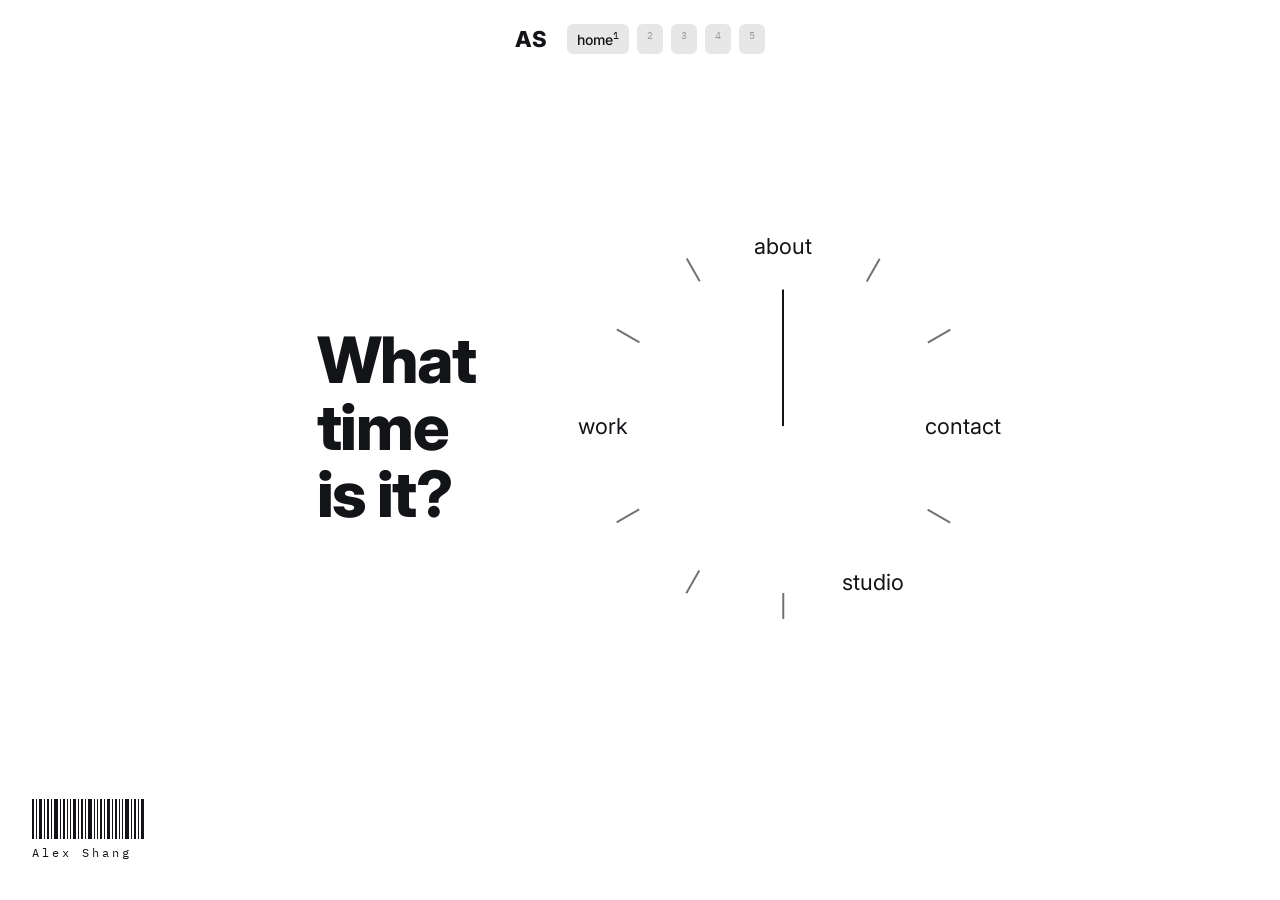
==== commit 0ee9ebb7: "added some work tabs" ====
--- a/index.html
+++ b/index.html
@@ -7,7 +7,7 @@
 <link rel="preconnect" href="https://fonts.googleapis.com">
 <link rel="preconnect" href="https://fonts.gstatic.com" crossorigin>
 <link href="https://fonts.googleapis.com/css2?family=Inter:wght@400;500;600;700&family=IBM+Plex+Mono:wght@400;500&display=swap" rel="stylesheet">
-<link rel="stylesheet" href="style.css">
+<link rel="stylesheet" href="styles.css">
 </head>
 <body>
 
--- a/styles.css
+++ b/styles.css
@@ -0,0 +1,710 @@
+/* ============================================================
+   PAGE TRANSITIONS
+   Native cross-document view transitions — crossfades the whole
+   page (navbar included) between navigations. Unsupported browsers
+   just get an instant navigation, same as before.
+   ============================================================ */
+   @view-transition {
+    navigation: auto;
+  }
+  ::view-transition-old(root),
+  ::view-transition-new(root) {
+    animation-duration: 260ms;
+    animation-timing-function: ease;
+  }
+  @media (prefers-reduced-motion: reduce) {
+    @view-transition { navigation: none; }
+  }
+  
+  :root {
+    --ink: #131417;
+    --paper: #FFFFFF;
+    --line: #131417;
+    --frame: #2545F5;
+    --ghost-bg: #E7E7E7;
+  }
+  
+  * { box-sizing: border-box; }
+  
+  html, body {
+    margin: 0;
+    height: 100%;
+  }
+  
+  body {
+    background: var(--paper);
+    color: var(--ink);
+    font-family: 'Inter', -apple-system, sans-serif;
+    min-height: 100vh;
+    display: flex;
+    flex-direction: column;
+    transition: background-color 0.4s ease;
+  }
+
+  .bg-layer {
+    position: fixed;
+    inset: 0;
+    z-index: -1;
+    transition: opacity 600ms ease;
+  }
+  
+  /* ============================================================
+     TOP BAR
+     ============================================================ */
+  .top {
+    display: flex;
+    align-items: center;
+    justify-content: center;
+    gap: 20px;
+    padding: 24px 32px;
+  }
+  
+  .logo {
+    font-weight: 800;
+    font-size: 22px;
+    letter-spacing: -0.01em;
+  }
+  
+  .tabs {
+    display: flex;
+    gap: 4px;
+    align-items: center;
+  }
+  
+  .tab {
+    display: inline-flex;
+    align-items: baseline;
+    font-family: 'Inter', sans-serif;
+    font-size: 14px;
+    text-decoration: none;
+    color: var(--ink);
+    border-radius: 6px;
+    padding: 7px 10px;
+    line-height: 1;
+  }
+  
+  .tab--active {
+    background: var(--ghost-bg);
+    font-weight: 500;
+  }
+  .tab--active .tab__num sup {
+    font-family: 'IBM Plex Mono', monospace;
+    font-size: 10px;
+    font-weight: 400;
+    text-decoration: none;
+    color: var(--ink);
+    line-height: 1;
+  }
+
+  .tab--active .tab__label {
+    display: inline-block;
+    max-width: 90px;
+    opacity: 1;
+    overflow: hidden;
+    white-space: nowrap;
+    line-height: 1;
+  }
+
+  .tab--active.is-leaving {
+    background: var(--ghost-bg);
+  }
+  
+  .tab--active.is-leaving .tab__label {
+    max-width: 0;
+    opacity: 0;
+    margin: 0;
+    padding: 0;
+    border: 0;
+    overflow: hidden;
+    transition: max-width 0.25s ease, opacity 0.2s ease;
+  }
+  
+  /* Ghost nav tabs — used for every page you're NOT currently on.
+     They expand on hover/focus to reveal the destination page name
+     (see .tab__num / .tab__label below). One shared rule now covers
+     every ghost tab on every page, whether it's a plain number-only
+     pill or the "1" link back to home — no more separate
+     .tab--ghost-link variant needed. */
+  .tab--ghost {
+    display: inline-flex;
+    align-items: baseline;
+    background: var(--ghost-bg);
+    color: #9A9A9A;
+    padding: 7px 10px;
+    border-radius: 6px;
+    text-decoration: none;
+    overflow: hidden;
+    white-space: nowrap;
+    cursor: pointer;
+  }
+  .tab--ghost:focus-visible {
+    outline: 2px solid var(--frame);
+    outline-offset: 2px;
+  }
+  
+  /* the number stays visible at all times, styled exactly like the
+     superscript on the real active tab (see .tab--active sup above) */
+  .tab__num sup {
+    font-family: 'IBM Plex Mono', monospace;
+    font-size: 10px;
+    color: #9A9A9A;
+    transition: color 0.15s;
+  }
+  .tab--ghost:hover .tab__num sup,
+  .tab--ghost:focus-visible .tab__num sup {
+    color: var(--ink);
+  }
+  
+  /* the label is what expands on hover — hidden/collapsed by default,
+     and when revealed it matches the active tab's font exactly (14px
+     Inter, weight 500) so a hovered tab looks identical to what you'd
+     see after actually clicking it */
+  .tab__label {
+    display: inline-block;
+    max-width: 0;
+    opacity: 0;
+    overflow: hidden;
+    font-family: 'Inter', sans-serif;
+    font-size: 14px;
+    font-weight: 500;
+    color: var(--ink);
+    transition: max-width 0.25s ease, opacity 0.2s ease;
+  }
+  .tab--ghost:hover .tab__label,
+  .tab--ghost:focus-visible .tab__label {
+    max-width: 90px;
+    opacity: 1;
+  }
+  
+  .tab-sep {
+    display: flex;
+    align-items: center;
+    gap: 4px;
+  }
+
+  /* ============================================================
+     SUN
+     ============================================================ */
+     
+     .sun-arc {
+      position: fixed;
+      inset: 0;
+      pointer-events: none;
+      z-index: 0;
+    }
+
+    .sun {
+      position: absolute;
+      width: 128px;
+      height: 128px;
+      border-radius: 50%;
+      background: #F7C948;
+      opacity: 0;
+      transform: translate(-50%, -50%);
+      pointer-events: none;
+      transition: opacity 400ms ease;
+    }
+
+    .sun.is-visible {
+      opacity: 1;
+    }
+  
+  /* ============================================================
+     CLOCK STAGE
+     ============================================================ */
+  .stage {
+    flex: 1;
+    display: flex;
+    align-items: center;
+    justify-content: center;
+    gap: 10vw;
+    flex-wrap: wrap;
+    padding: 40px 20px;
+  }
+  
+  .headline {
+    font-family: 'Inter', sans-serif;
+    font-weight: 800;
+    font-size: clamp(2.2rem, 5vw, 4rem);
+    line-height: 1.05;
+    letter-spacing: -0.02em;
+    margin: 0;
+  }
+  
+  @media (max-width: 700px) {
+    .headline { text-align: center; }
+  }
+  
+  /* headline-wrap: used on pages where the default headline crossfades
+     into a hover-triggered blurb (see about.html / about.js).
+     Width scales with the viewport (same clamp() approach as .clock
+     below) instead of a fixed px value — a rigid width stayed the same
+     size while the clock shrank on resize, which is what was throwing
+     the "A day in my life" text out of visual balance with the clock
+     as the window narrowed. Scaling both together keeps them paired. */
+  .headline-wrap {
+    position: relative;
+    width: clamp(280px, 32vw, 460px);
+    min-height: 260px;
+  }
+  .headline-wrap .headline,
+  .headline-hover {
+    transition: opacity 0.2s ease;
+  }
+  .headline-hover {
+    position: absolute;
+    inset: 0;
+    opacity: 0;
+    pointer-events: none;
+  }
+  .headline-wrap.is-hover .headline { opacity: 0; }
+  .headline-wrap.is-hover .headline-hover { opacity: 1; }
+  
+  .time-big {
+    font-family: 'Inter', sans-serif;
+    font-weight: 800;
+    font-size: clamp(2.4rem, 5.5vw, 4rem);
+    letter-spacing: -0.02em;
+    line-height: 1;
+    margin-bottom: 16px;
+  }
+  .bio {
+    font-weight: 700;
+    font-size: 15px;
+    line-height: 1.5;
+    margin: 0 0 16px;
+  }
+  .tags {
+    display: flex;
+    flex-wrap: wrap;
+    gap: 8px;
+  }
+  .tag {
+    background: var(--ghost-bg);
+    border-radius: 6px;
+    padding: 6px 10px;
+    font-size: 12px;
+    font-family: 'IBM Plex Mono', monospace;
+    color: #555;
+  }
+  
+  @media (max-width: 700px) {
+    .headline-wrap { width: 100%; max-width: 460px; text-align: center; }
+    .tags { justify-content: center; }
+  }
+  
+  .clock {
+    position: relative;
+    width: clamp(260px, 34vw, 360px);
+    height: clamp(260px, 34vw, 360px);
+  }
+  
+  .clock__label {
+    position: absolute;
+    transform: translate(-50%, -50%);
+    font-size: clamp(18px, 2.4vw, 22px);
+    color: var(--ink);
+    text-decoration: none;
+    font-weight: 400;
+    transition: opacity 0.15s;
+  }
+  .clock__label:hover { opacity: 0.5; }
+  
+  /* reset for labels that are <button> elements (interactive hover
+     triggers, not navigation links — see about.html) */
+  button.clock__label {
+    background: none;
+    border: none;
+    padding: 0;
+    font: inherit;
+    cursor: pointer;
+  }
+  .clock__label:focus-visible {
+    outline: 2px solid var(--frame);
+    outline-offset: 6px;
+    border-radius: 4px;
+  }
+  
+  .clock__label--n { left: 50%; top: 0%; }
+  .clock__label--e { left: 100%; top: 50%; }
+  .clock__label--s { left: 50%; top: 100%; }
+  .clock__label--w { left: 0%; top: 50%; }
+  .clock__label--h2  { left: 93.3%; top: 25%; }
+  .clock__label--h5  { left: 75%;   top: 93.3%; }
+  .clock__label--h8  { left: 6.7%;  top: 75%; }
+  .clock__label--h10 { left: 6.7%;  top: 25%; }
+  .clock__label--h12 { left: 50%;   top: 0%; }
+  
+  .clock__tick {
+    position: absolute;
+    width: 1.5px;
+    height: 26px;
+    background: var(--line);
+    opacity: 0.6;
+    transform: translate(-50%, -50%);
+  }
+  .clock__tick--h1  { left: 75%;    top: 6.7%;  transform: translate(-50%, -50%) rotate(30deg); }
+  .clock__tick--h2  { left: 93.3%;  top: 25%;   transform: translate(-50%, -50%) rotate(60deg); }
+  .clock__tick--h3  { left: 100%;   top: 50%;   transform: translate(-50%, -50%) rotate(90deg); }
+  .clock__tick--h4  { left: 93.3%;  top: 75%;   transform: translate(-50%, -50%) rotate(120deg); }
+  .clock__tick--h6  { left: 50%;    top: 100%;  transform: translate(-50%, -50%) rotate(0deg); }
+  .clock__tick--h7  { left: 25%;    top: 93.3%; transform: translate(-50%, -50%) rotate(210deg); }
+  .clock__tick--h8  { left: 6.7%;   top: 75%;   transform: translate(-50%, -50%) rotate(240deg); }
+  .clock__tick--h9  { left: 0%;     top: 50%;   transform: translate(-50%, -50%) rotate(90deg); }
+  .clock__tick--h10 { left: 6.7%;   top: 25%;   transform: translate(-50%, -50%) rotate(300deg); }
+  .clock__tick--h11 { left: 25%;    top: 6.7%;  transform: translate(-50%, -50%) rotate(330deg); }
+  
+  /* ============================================================
+     HANDS
+     pivot sits at the container center; each hand's own bottom
+     edge is pinned there and it extends upward, so rotate(0deg)
+     points north — matches the angle math in index.js
+     ============================================================ */
+  .hand {
+    position: absolute;
+    left: 50%;
+    top: 50%;
+    width: 2px;
+    background: var(--ink);
+    transform-origin: 50% 100%;
+    border-radius: 2px;
+  }
+  .hand--hour { height: 20%; }
+  .hand--minute { height: 38%; }
+  
+  /* ============================================================
+     BOTTOM BAR
+     ============================================================ */
+  .bottom {
+    display: flex;
+    flex-direction: column;
+    align-items: flex-start;
+    gap: 6px;
+    padding: 24px 32px 40px;
+  }
+  
+  .barcode {
+    width: 180px;
+    height: 40px;
+  }
+  
+  .signature {
+    font-family: 'IBM Plex Mono', monospace;
+    font-size: 12px;
+    letter-spacing: 0.25em;
+    color: var(--ink);
+  }
+  
+  @media (max-width: 560px) {
+    .clock__label { font-size: 16px; }
+    .top { padding: 18px 20px; }
+    .bottom { padding: 18px 20px 28px; }
+  }
+
+  /* ============================================================
+   CONTACT PAGE
+   ============================================================ */
+.contact-page {
+  flex: 1;
+  display: flex;
+  flex-direction: column;
+  align-items: center;
+  justify-content: center;
+  gap: 28px;
+  padding: 60px 20px;
+  text-align: center;
+}
+ 
+.contact-page .headline {
+  text-align: center;
+}
+ 
+.contact-lede {
+  font-size: 15px;
+  color: #6B6D72;
+  max-width: 360px;
+  margin: -12px 0 0;
+}
+ 
+.contact-form {
+  width: 100%;
+  max-width: 420px;
+  display: flex;
+  flex-direction: column;
+  gap: 20px;
+  text-align: left;
+}
+ 
+.form-field {
+  display: flex;
+  flex-direction: column;
+  gap: 6px;
+}
+ 
+.form-field label {
+  font-family: 'IBM Plex Mono', monospace;
+  font-size: 12px;
+  letter-spacing: 0.05em;
+  text-transform: uppercase;
+  color: #9A9A9A;
+}
+ 
+.form-field input,
+.form-field textarea {
+  font-family: 'Inter', sans-serif;
+  font-size: 15px;
+  color: var(--ink);
+  background: var(--paper);
+  border: 1.5px solid var(--ink);
+  border-radius: 6px;
+  padding: 10px 12px;
+  resize: vertical;
+  transition: border-color 0.15s, box-shadow 0.15s;
+}
+.form-field input:focus,
+.form-field textarea:focus {
+  outline: none;
+  border-color: var(--frame);
+  box-shadow: 0 0 0 3px rgba(37, 69, 245, 0.12);
+}
+ 
+.btn-submit {
+  align-self: flex-start;
+  font-family: 'Inter', sans-serif;
+  font-weight: 600;
+  font-size: 14px;
+  color: var(--paper);
+  background: var(--ink);
+  border: none;
+  border-radius: 6px;
+  padding: 12px 22px;
+  cursor: pointer;
+  transition: background 0.15s, transform 0.15s;
+}
+.btn-submit:hover { background: var(--frame); transform: translateY(-1px); }
+.btn-submit:disabled { opacity: 0.6; cursor: not-allowed; transform: none; }
+ 
+.form-status {
+  font-family: 'IBM Plex Mono', monospace;
+  font-size: 13px;
+  min-height: 1.2em;
+  margin: 0;
+}
+.form-status[data-state="success"] { color: #1E7A45; }
+.form-status[data-state="error"] { color: #C1443D; }
+
+/* ============================================================
+   WORK PAGE — gallery grid + detail modal
+   ============================================================ */
+   .work-page {
+    flex: 1;
+    max-width: 900px;
+    width: 100%;
+    margin: 0 auto;
+    padding: 60px 32px;
+  }
+   
+  .work-page .headline { margin-bottom: 12px; }
+   
+  .work-lede {
+    font-size: 15px;
+    color: #6B6D72;
+    max-width: 460px;
+    margin: 0 0 40px;
+  }
+   
+  .gallery-grid {
+    display: grid;
+    grid-template-columns: repeat(3, 1fr);
+    gap: 24px;
+  }
+  @media (max-width: 640px) {
+    .gallery-grid { grid-template-columns: 1fr; }
+  }
+   
+  .gallery-tile {
+    display: flex;
+    flex-direction: column;
+    align-items: flex-start;
+    gap: 10px;
+    text-align: left;
+    background: none;
+    border: none;
+    padding: 0;
+    cursor: pointer;
+    font: inherit;
+    color: var(--ink);
+  }
+  .gallery-tile:focus-visible {
+    outline: 2px solid var(--frame);
+    outline-offset: 4px;
+    border-radius: 8px;
+  }
+   
+  .gallery-tile__thumb {
+    width: 100%;
+    aspect-ratio: 4 / 3;
+    border-radius: 8px;
+    background: var(--ghost-bg);
+    background-image:
+      linear-gradient(135deg, rgba(19,20,23,0.05), rgba(19,20,23,0));
+    position: relative;
+    overflow: hidden;
+    transition: transform 0.15s;
+  }
+  .gallery-tile:hover .gallery-tile__thumb,
+  .gallery-tile:focus-visible .gallery-tile__thumb {
+    transform: scale(1.02);
+  }
+  .gallery-tile__thumb::after {
+    content: attr(data-label);
+    position: absolute;
+    left: 12px;
+    bottom: 12px;
+    font-family: 'IBM Plex Mono', monospace;
+    font-size: 11px;
+    letter-spacing: 0.03em;
+    color: #9A9A9A;
+  }
+   
+  .gallery-tile__title {
+    font-family: 'Inter', sans-serif;
+    font-weight: 600;
+    font-size: 16px;
+  }
+   
+  .gallery-tile__tags {
+    font-family: 'IBM Plex Mono', monospace;
+    font-size: 12px;
+    color: #9A9A9A;
+  }
+   
+  /* ---- modal ---- */
+  .modal {
+    position: fixed;
+    inset: 0;
+    z-index: 200;
+    display: flex;
+    align-items: center;
+    justify-content: center;
+    padding: 24px;
+    opacity: 0;
+    pointer-events: none;
+    transition: opacity 0.2s ease;
+  }
+  .modal.is-open {
+    opacity: 1;
+    pointer-events: auto;
+  }
+  .modal__backdrop {
+    position: absolute;
+    inset: 0;
+    background: rgba(19, 20, 23, 0.5);
+    backdrop-filter: blur(3px);
+  }
+  .modal__dialog {
+    position: relative;
+    max-width: 780px;
+    width: 100%;
+    max-height: 85vh;
+    overflow-y: auto;
+    background: var(--paper);
+    border-radius: 12px;
+    box-shadow: 0 20px 60px rgba(19, 20, 23, 0.25);
+    padding: 36px;
+    transform: translateY(14px) scale(0.98);
+    transition: transform 0.22s ease;
+  }
+  .modal.is-open .modal__dialog {
+    transform: translateY(0) scale(1);
+  }
+  .modal__close {
+    position: absolute;
+    top: 16px;
+    right: 16px;
+    width: 32px;
+    height: 32px;
+    border-radius: 50%;
+    border: 1.5px solid var(--ink);
+    background: var(--paper);
+    color: var(--ink);
+    font-size: 18px;
+    line-height: 1;
+    cursor: pointer;
+    display: flex;
+    align-items: center;
+    justify-content: center;
+    transition: background 0.15s, color 0.15s;
+  }
+  .modal__close:hover { background: var(--ink); color: var(--paper); }
+   
+  .modal__tags { display: flex; gap: 6px; margin-bottom: 14px; padding-right: 36px; }
+  .modal__tags span {
+    font-family: 'IBM Plex Mono', monospace;
+    font-size: 11px;
+    letter-spacing: 0.03em;
+    background: var(--ghost-bg);
+    border-radius: 20px;
+    padding: 3px 10px;
+    color: #555;
+  }
+   
+  .modal__title {
+    font-family: 'Inter', sans-serif;
+    font-weight: 700;
+    font-size: 1.5rem;
+    margin: 0 0 6px;
+    padding-right: 24px;
+  }
+  .modal__meta {
+    font-family: 'IBM Plex Mono', monospace;
+    font-size: 12px;
+    color: #9A9A9A;
+    margin-bottom: 16px;
+  }
+  .modal__body p {
+    font-size: 15px;
+    line-height: 1.55;
+    color: #444;
+    margin: 0 0 12px;
+  }
+  .modal__demo { margin: 16px 0; }
+  .modal__demo:empty { display: none; }
+  .modal__demo-placeholder {
+    border: 1.5px dashed #D5D5D5;
+    border-radius: 8px;
+    padding: 20px;
+    font-family: 'IBM Plex Mono', monospace;
+    font-size: 12px;
+    color: #9A9A9A;
+    text-align: center;
+  }
+  .modal__demo iframe {
+    width: 100%;
+    height: 600px;
+    border: none;
+    display: block;
+  }
+  .modal__demo video {
+    width: 100%;
+    height: auto;
+    border-radius: 8px;
+    display: block;
+  }
+  .modal__links { display: flex; flex-wrap: wrap; gap: 10px; margin-top: 16px; }
+  .modal__links a {
+    font-family: 'Inter', sans-serif;
+    font-weight: 600;
+    font-size: 13px;
+    text-decoration: none;
+    padding: 8px 14px;
+    border: 1.5px solid var(--ink);
+    border-radius: 6px;
+    color: var(--ink);
+    transition: background 0.15s, color 0.15s;
+  }
+  .modal__links a:hover { background: var(--ink); color: var(--paper); }
+   
+  @media (max-width: 560px) {
+    .modal__dialog { padding: 24px; }
+  }
